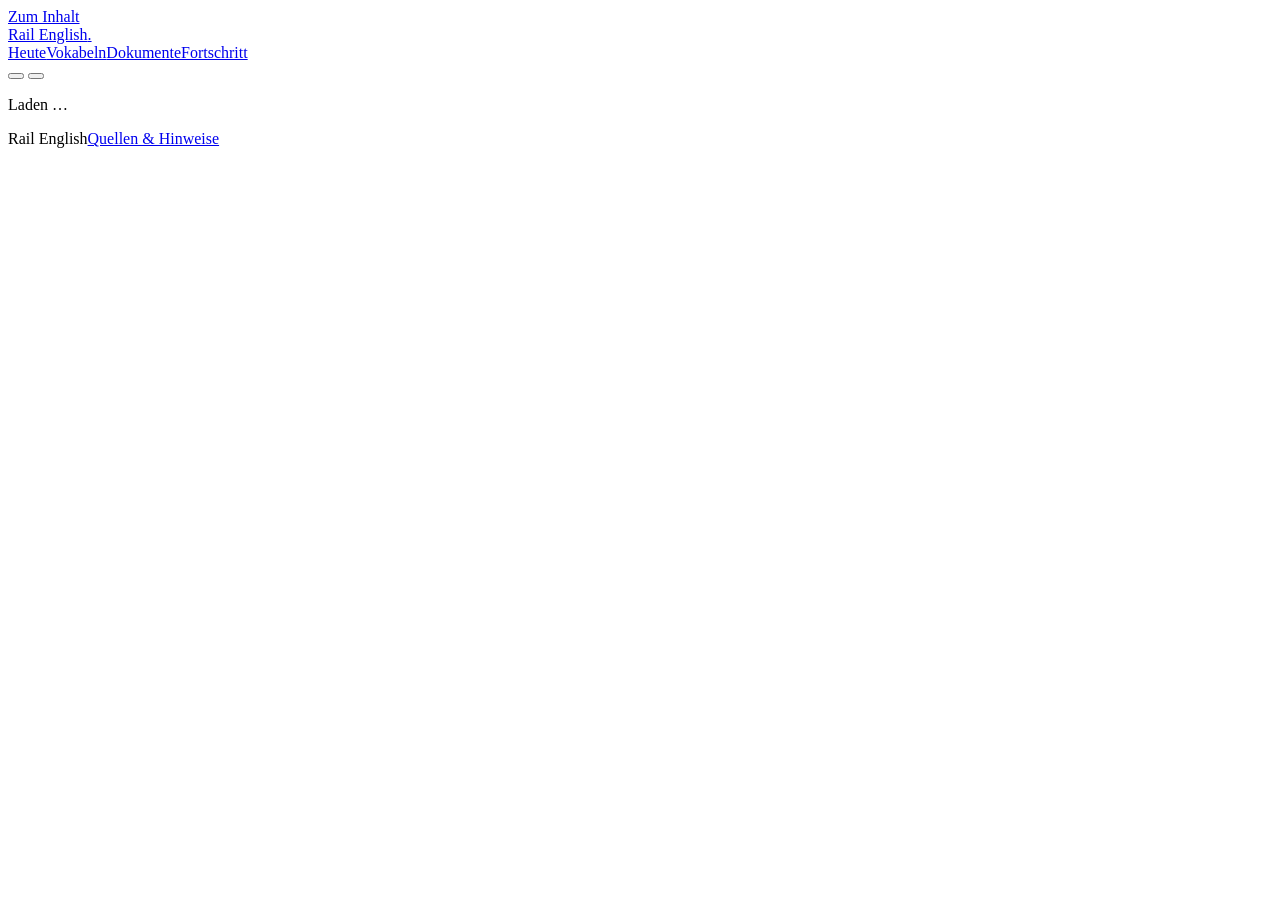
==== web/index.html @ 58930cab "Baue erste Lernfassung für technisches Englisch" ====
<!doctype html>
<html lang="de">
<head>
  <meta charset="utf-8">
  <meta name="viewport" content="width=device-width, initial-scale=1, viewport-fit=cover">
  <meta name="theme-color" content="#faf9f5">
  <meta name="description" content="Englischtraining für Betriebseinführung und technische Projektarbeit.">
  <title>Rail English</title>
  <link rel="icon" href="/rail.svg" type="image/svg+xml">
  <link rel="stylesheet" href="/style.css">
  <script type="module" src="/app.js"></script>
</head>
<body>
  <a class="skip" href="#main">Zum Inhalt</a>
  <header class="top">
    <div class="bar">
      <a class="brand" href="#heute"><span class="brand-icon" aria-hidden="true"><img src="/rail.svg" alt=""></span>Rail English<span class="brand-dot">.</span></a>
      <nav aria-label="Hauptnavigation" class="desktop-nav">
        <a href="#heute">Heute</a><a href="#vokabeln">Vokabeln</a><a href="#dokumente">Dokumente</a><a href="#fortschritt">Fortschritt</a>
      </nav>
      <div class="controls">
        <button type="button" class="round" id="theme" aria-label="Farbschema wechseln"></button>
        <button type="button" class="round" id="menu-button" aria-expanded="false" aria-controls="menu" aria-label="Menü öffnen"></button>
        <nav class="menu glass" id="menu" aria-label="App-Menü" hidden>
          <a href="#heute">Heute</a><a href="#vokabeln">Vokabeln</a><a href="#dokumente">Dokumente</a><a href="#fortschritt">Fortschritt</a>
          <button type="button" id="motion">Bewegung reduzieren</button>
        </nav>
      </div>
    </div>
  </header>
  <main id="main" tabindex="-1"><p>Laden …</p></main>
  <footer class="footer"><span>Rail English</span><a href="/quellen.html">Quellen &amp; Hinweise</a></footer>
  <div class="notice glass" role="status" id="notice" hidden></div>
</body>
</html>
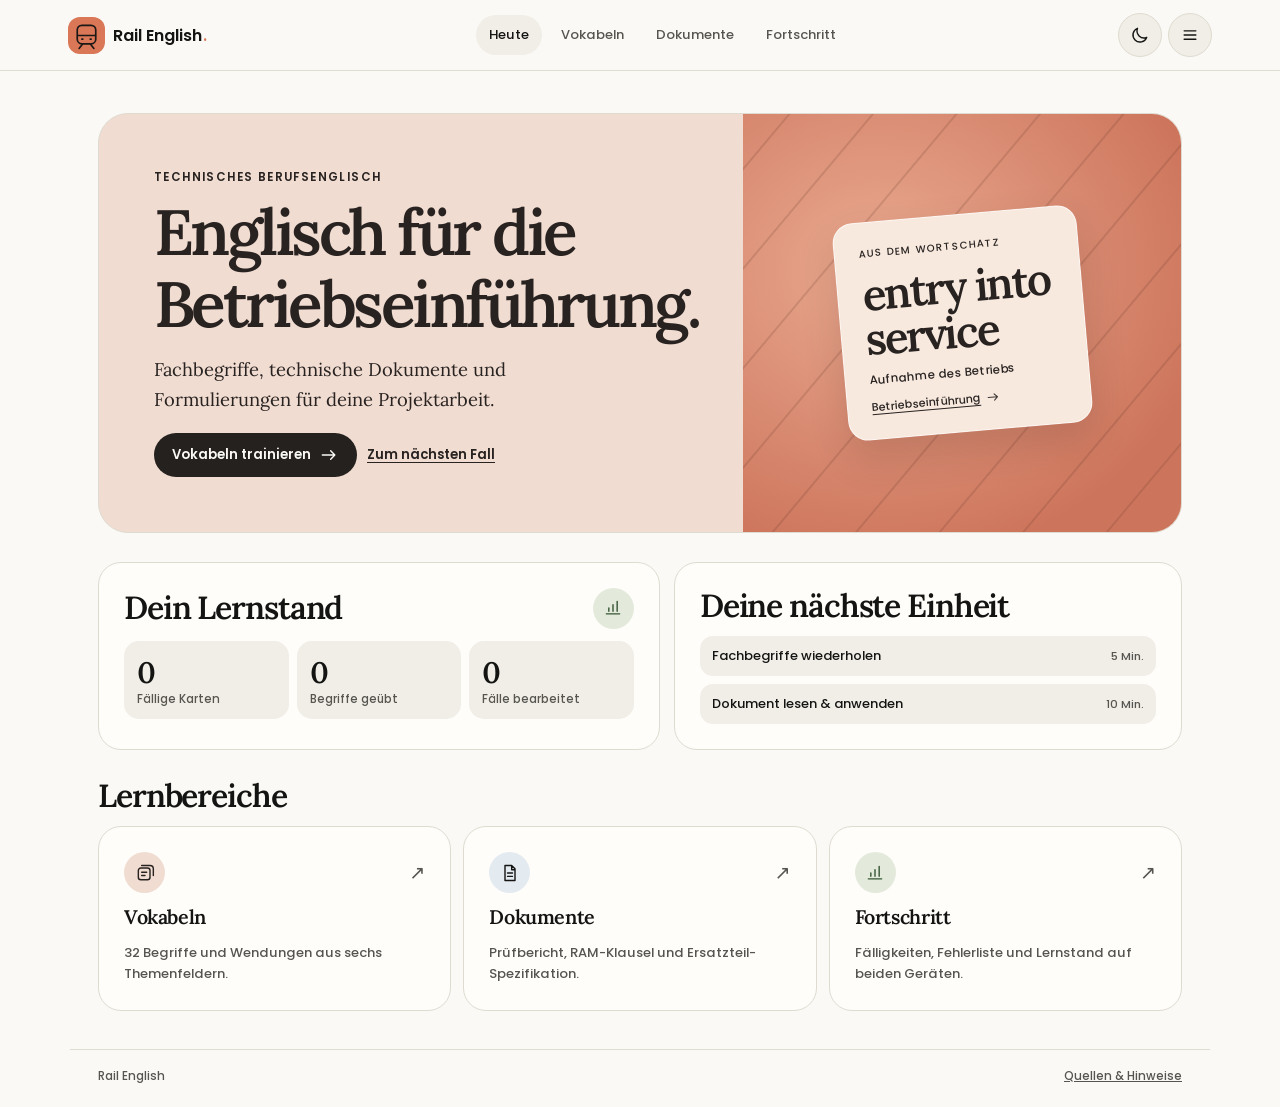
==== commit 553b21c8: "Bereite die Lernapp für GitHub Pages vor" ====
--- a/web/index.html
+++ b/web/index.html
@@ -6,15 +6,15 @@
   <meta name="theme-color" content="#faf9f5">
   <meta name="description" content="Englischtraining für Betriebseinführung und technische Projektarbeit.">
   <title>Rail English</title>
-  <link rel="icon" href="/rail.svg" type="image/svg+xml">
-  <link rel="stylesheet" href="/style.css">
-  <script type="module" src="/app.js"></script>
+  <link rel="icon" href="./rail.svg" type="image/svg+xml">
+  <link rel="stylesheet" href="./style.css">
+  <script type="module" src="./app.js"></script>
 </head>
 <body>
   <a class="skip" href="#main">Zum Inhalt</a>
   <header class="top">
     <div class="bar">
-      <a class="brand" href="#heute"><span class="brand-icon" aria-hidden="true"><img src="/rail.svg" alt=""></span>Rail English<span class="brand-dot">.</span></a>
+      <a class="brand" href="#heute"><span class="brand-icon" aria-hidden="true"><img src="./rail.svg" alt=""></span>Rail English<span class="brand-dot">.</span></a>
       <nav aria-label="Hauptnavigation" class="desktop-nav">
         <a href="#heute">Heute</a><a href="#vokabeln">Vokabeln</a><a href="#dokumente">Dokumente</a><a href="#fortschritt">Fortschritt</a>
       </nav>
@@ -29,7 +29,7 @@
     </div>
   </header>
   <main id="main" tabindex="-1"><p>Laden …</p></main>
-  <footer class="footer"><span>Rail English</span><a href="/quellen.html">Quellen &amp; Hinweise</a></footer>
+  <footer class="footer"><span>Rail English</span><a href="./quellen.html">Quellen &amp; Hinweise</a></footer>
   <div class="notice glass" role="status" id="notice" hidden></div>
 </body>
 </html>
--- a/web/style.css
+++ b/web/style.css
@@ -0,0 +1,17 @@
+@font-face{font-family:Lora;src:url('./fonts/lora-latin-400-normal.woff2')}@font-face{font-family:Lora;src:url('./fonts/lora-latin-600-normal.woff2');font-weight:600}@font-face{font-family:Poppins;src:url('./fonts/poppins-latin-500-normal.woff2');font-weight:500}@font-face{font-family:Poppins;src:url('./fonts/poppins-latin-600-normal.woff2');font-weight:600}
+:root{color-scheme:light;--grund:#faf9f5;--text:#141413;--muted:#565550;--surface:#f0eee6;--raised:#fffdfa;--border:#dedbd0;--accent:#d97757;--warm:#f1dcd1;--ink:#282321;--good:#375635;--bad:#8a342c;--green:#e3eadb;--blue:#e3eaf0;--glass:rgba(255,253,249,.89);--shadow:0 16px 46px rgba(31,25,21,.12);--serif:Lora,Georgia,serif;--sans:Poppins,system-ui,sans-serif}
+:root[data-theme=dark]{color-scheme:dark;--grund:#141413;--text:#faf9f5;--muted:#bcbab0;--surface:#22221f;--raised:#272724;--border:#44413a;--warm:#52362b;--ink:#f2ded1;--good:#c1dbac;--bad:#ffb4a6;--green:#303d2b;--blue:#2d3d48;--glass:rgba(40,39,35,.9);--shadow:0 16px 46px rgba(0,0,0,.38)}
+*{box-sizing:border-box}body{margin:0;background:var(--grund);color:var(--text);font-family:var(--sans);font-weight:500}a{color:inherit}button,input,textarea,select{font:inherit;color:inherit}button{cursor:pointer}button:disabled{cursor:default;opacity:.58}a:focus-visible,button:focus-visible,input:focus-visible,textarea:focus-visible,select:focus-visible{outline:3px solid var(--accent);outline-offset:3px}[hidden]{display:none!important}
+.skip{position:absolute;transform:translateY(-130%);z-index:20}.skip:focus{transform:none;background:var(--raised);padding:12px}.top{position:sticky;top:0;z-index:5;background:var(--grund);border-bottom:1px solid var(--border);padding-top:env(safe-area-inset-top)}.bar{max-width:1200px;margin:auto;padding:13px 28px;display:flex;align-items:center;justify-content:space-between;gap:18px}.brand{display:inline-flex;align-items:center;font-weight:600;white-space:nowrap;text-decoration:none;gap:8px}.brand-icon,.brand-icon img{display:block;width:37px;height:37px}.brand-dot{color:var(--accent);margin-left:-7px}.desktop-nav,.controls{display:flex;align-items:center;gap:6px}.desktop-nav a,.menu a,.menu button{display:block;padding:10px 13px;border-radius:24px;text-decoration:none;font-size:.82rem;color:var(--muted);border:0;background:transparent}.desktop-nav a[aria-current],.menu a[aria-current],.desktop-nav a:hover,.menu a:hover,.menu button:hover{background:var(--surface);color:var(--text)}.controls{position:relative}.round{width:44px;height:44px;display:grid;place-items:center;background:var(--surface);border:1px solid var(--border);border-radius:50%}.round:active,.button:active,.tile:active{transform:scale(.97)}.round svg,.icon svg,.button svg{width:20px;height:20px}.glass{background:var(--glass);border:1px solid var(--border);box-shadow:var(--shadow);backdrop-filter:blur(14px) saturate(145%);-webkit-backdrop-filter:blur(14px) saturate(145%)}.menu{position:absolute;right:0;top:54px;width:220px;padding:8px;border-radius:23px}.menu button{text-align:left;width:100%;cursor:pointer}.notice{position:fixed;z-index:8;right:22px;bottom:24px;max-width:calc(100% - 44px);border-radius:24px;padding:12px 17px;font-size:.8rem}
+main{max-width:1140px;margin:0 auto;padding:42px 28px 38px;min-height:70vh}main:focus{outline:none}h1,h2,h3,p{margin:0}h1,h2,h3{font-family:var(--serif);font-weight:600;line-height:1.13}h1{font-size:clamp(2.15rem,5vw,4.35rem);letter-spacing:-.055em}h2{font-size:clamp(1.45rem,3vw,2rem);letter-spacing:-.035em}h3{font-size:1.23rem;letter-spacing:-.02em}.lede,.muted,.caption{color:var(--muted)}.lede{font-family:var(--serif);font-size:clamp(1rem,2vw,1.15rem);max-width:56ch;line-height:1.64;margin-top:13px}.caption{font-size:.78rem;line-height:1.6}.eyebrow{font-size:.73rem;font-weight:600;letter-spacing:.12em;text-transform:uppercase;margin-bottom:10px}.page-head{margin-bottom:27px}.page-head h1{font-size:clamp(2.05rem,5vw,3.65rem)}
+.hero{position:relative;display:grid;grid-template-columns:minmax(0,1fr) minmax(260px,.68fr);overflow:hidden;min-height:340px;border:1px solid var(--border);border-radius:30px;background:var(--warm);color:var(--ink)}.hero-copy{padding:clamp(25px,5vw,55px);align-self:center;position:relative;z-index:1}.hero h1{max-width:13ch}.hero .lede{color:inherit;max-width:44ch}.hero-art{min-width:0;background:radial-gradient(ellipse at 35% 60%,#edb9a4,#d8876d 64%,#bd654f);display:grid;place-items:center;overflow:hidden;isolation:isolate}.hero-art svg{width:100%;height:100%;max-height:380px;opacity:.9}.hero-art img{width:100%;height:100%;object-fit:cover;object-position:center}
+.button{min-height:44px;display:inline-flex;justify-content:center;align-items:center;gap:8px;border:1px solid transparent;border-radius:999px;padding:10px 17px;font-size:.82rem;font-weight:600;line-height:1.3;text-decoration:none;transition:transform .17s}.primary{color:var(--grund);background:var(--text)}.hero .primary{color:#faf9f5;background:#25211e}.secondary{color:var(--text);background:var(--raised);border-color:var(--border)}.link-button{color:inherit;text-decoration:underline;text-underline-offset:3px;background:transparent;padding-inline:0}.actions{display:flex;gap:9px;align-items:center;flex-wrap:wrap;margin-top:19px}.overview{margin-top:29px;display:grid;grid-template-columns:1.05fr .95fr;gap:14px}.panel,.tile{background:var(--raised);border:1px solid var(--border);border-radius:23px;padding:clamp(17px,3vw,25px)}.panel-heading,.tile-heading,.progress-head{display:flex;justify-content:space-between;align-items:center;gap:12px}.panel-heading{margin-bottom:12px}.icon{width:41px;height:41px;flex:0 0 41px;display:grid;place-items:center;border-radius:50%;color:var(--ink);background:var(--warm)}.icon.green{background:var(--green);color:var(--good)}.icon.blue{background:var(--blue);color:var(--text)}.tile .arrow{font-size:1.2rem;color:var(--muted)}.metrics{display:grid;grid-template-columns:repeat(3,minmax(0,1fr));gap:8px}.metric{min-width:0;background:var(--surface);border-radius:15px;padding:12px 13px}.metric strong{font-family:var(--serif);font-size:1.85rem;font-weight:600;display:block;font-variant-numeric:tabular-nums}.metric span{display:block;font-size:.72rem;color:var(--muted);line-height:1.4}.plan{list-style:none;padding:0;margin:0;display:grid;gap:8px}.plan a{display:flex;align-items:center;justify-content:space-between;gap:12px;padding:10px 12px;background:var(--surface);text-decoration:none;border-radius:13px;font-size:.81rem}.plan a:hover{outline:1px solid var(--accent)}.plan small{color:var(--muted);font-size:.71rem}
+.section-title{margin:28px 0 12px}.tiles{display:grid;grid-template-columns:repeat(3,minmax(0,1fr));gap:12px}.tile{text-decoration:none;display:grid;gap:13px;text-align:left;color:inherit;transition:transform .17s,border-color .17s;min-width:0}.tile:hover{border-color:var(--accent)}.tile p{font-size:.82rem;line-height:1.65;color:var(--muted)}.tag{display:inline-flex;width:max-content;align-items:center;min-height:25px;padding:3px 9px;border-radius:999px;background:var(--surface);color:var(--muted);font-size:.69rem}
+.toolbar{display:flex;flex-wrap:wrap;gap:12px;align-items:end;margin-bottom:18px}.toolbar label{display:grid;gap:6px;font-size:.78rem}.field{width:100%;padding:11px 13px;border-radius:13px;border:1px solid var(--border);background:var(--raised);min-height:44px;font-size:1rem}.study{max-width:690px;margin:0 auto}.study .panel{padding:clamp(20px,5vw,38px)}.study h2{font-size:clamp(1.7rem,6vw,3.05rem);margin:9px 0 12px;overflow-wrap:anywhere}.study form{margin-top:21px}.study form label{display:block;font-size:.81rem;margin-bottom:7px}.answer{margin-top:15px;padding:15px;background:var(--surface);border-radius:15px;line-height:1.6}.answer p+p{margin-top:8px}.feedback{font-weight:600;color:var(--good)}.feedback.try{color:var(--bad)}.ratings{display:grid;grid-template-columns:repeat(4,1fr);gap:7px;margin-top:10px}.ratings .button{padding-inline:8px}.back{display:inline-flex;min-height:44px;align-items:center;font-size:.82rem;margin-bottom:8px;text-underline-offset:3px}
+.document-grid{display:grid;grid-template-columns:1.06fr .94fr;gap:15px;align-items:start}.document-grid h2{margin-bottom:14px}.document-text{font:1.05rem/1.73 var(--serif)}.paragraph{display:grid;grid-template-columns:26px 1fr;gap:6px;padding:9px 6px;border-radius:10px;scroll-margin-top:88px}.paragraph b{font:.68rem var(--sans);color:var(--muted);padding-top:6px}.paragraph.highlight{background:var(--warm)}.terms{display:flex;flex-wrap:wrap;gap:6px;margin-top:13px}.terms button{border:0;padding:6px 10px;border-radius:999px;background:var(--surface);font-size:.73rem;min-height:34px}.question{border:0;padding:0;margin:0 0 15px;min-width:0}.question legend{font-size:.91rem;font-weight:600;margin-bottom:9px}.choice{display:flex;gap:9px;align-items:center;font-size:.82rem;min-height:44px;padding:8px 11px;margin:5px 0;background:var(--surface);border:1px solid transparent;border-radius:11px;cursor:pointer}.choice:has(input:checked){border-color:var(--accent)}.choice input{accent-color:var(--accent);flex:none}.response{font-size:.82rem;margin-top:9px;line-height:1.55}.transfer{margin-top:15px}.transfer textarea{min-height:96px;margin-top:12px;resize:vertical}.transfer summary{cursor:pointer;margin-top:10px;font-size:.85rem}.transfer blockquote{font-family:var(--serif);margin:8px 0;line-height:1.6}
+.progress-row{margin:12px 0;font-size:.83rem}.progress-row progress{appearance:none;width:100%;height:7px;display:block;margin-top:6px;border:0;background:var(--surface);border-radius:8px;overflow:hidden;accent-color:var(--good)}progress::-webkit-progress-bar{background:var(--surface)}progress::-webkit-progress-value{background:var(--good)}progress::-moz-progress-bar{background:var(--good)}.error-list{margin:0;padding:0;list-style:none}.error-list li{padding:9px 0;border-bottom:1px solid var(--border);font-size:.83rem}.error-list li:last-child{border-bottom:0}.sync{margin-top:15px}.footer{max-width:1140px;margin:0 auto;display:flex;justify-content:space-between;padding:18px 28px calc(22px + env(safe-area-inset-bottom));font-size:.73rem;color:var(--muted);border-top:1px solid var(--border)}.sources h1{margin:20px 0}.sources p,.sources li{margin:10px 0;line-height:1.6}
+@media(max-width:760px){.desktop-nav{display:none}.bar{padding:10px 16px}main{padding:24px 15px 32px}.hero{grid-template-columns:1fr;min-height:0}.hero-art{height:170px;grid-row:2}.hero-art svg{max-width:390px}.hero-art img{object-position:center 54%}.overview,.document-grid{grid-template-columns:1fr}.tiles{grid-template-columns:repeat(2,minmax(0,1fr))}.footer{padding-inline:16px}.paragraph{scroll-margin-top:74px}}
+@media(max-width:420px){.metrics{gap:5px}.metric{padding:9px}.tiles{grid-template-columns:1fr}.ratings{grid-template-columns:repeat(2,1fr)}.hero-copy{padding:23px}.hero-art{height:150px}}
+@media(prefers-reduced-motion:reduce){*,*::before,*::after{animation:none!important;transition:none!important;scroll-behavior:auto!important}}:root[data-motion=reduce] *, :root[data-motion=reduce] *::before, :root[data-motion=reduce] *::after{animation:none!important;transition:none!important;scroll-behavior:auto!important}
+
+.hero-art{padding:22px;position:relative;background:repeating-linear-gradient(130deg,transparent 0 34px,rgba(82,39,28,.16) 35px 36px,transparent 37px 64px),radial-gradient(ellipse at 31% 37%,#e9aa90,#cd755c 79%)}.hero-note{position:relative;display:grid;align-content:center;gap:10px;padding:23px 24px;border:1px solid rgba(255,255,255,.62);border-radius:20px;width:min(100%,245px);color:#282321;background:#f8e9df;box-shadow:0 18px 38px rgba(65,25,17,.16);transform:rotate(-5deg)}.hero-note strong{font:600 clamp(1.9rem,4vw,2.75rem)/1.02 var(--serif);letter-spacing:-.055em}.hero-note span{font-size:.73rem}.hero-note .note-label{text-transform:uppercase;font-size:.63rem;letter-spacing:.11em}.note-link{display:inline-flex;gap:5px;align-items:center;width:max-content;font-size:.69rem;text-underline-offset:3px}.note-link svg{width:15px;height:15px}.sync #sync{align-items:flex-start;flex-direction:column;margin-top:9px}.sync #sync .actions{margin-top:2px}.study #word-feedback:focus,.paragraph:focus{outline:2px solid var(--accent);outline-offset:2px}@media(max-width:760px){.hero-art{height:177px}.hero-note{gap:5px;padding:12px 18px;transform:rotate(-3deg)}.hero-note strong br{display:none}.hero-note strong{font-size:1.85rem}}
